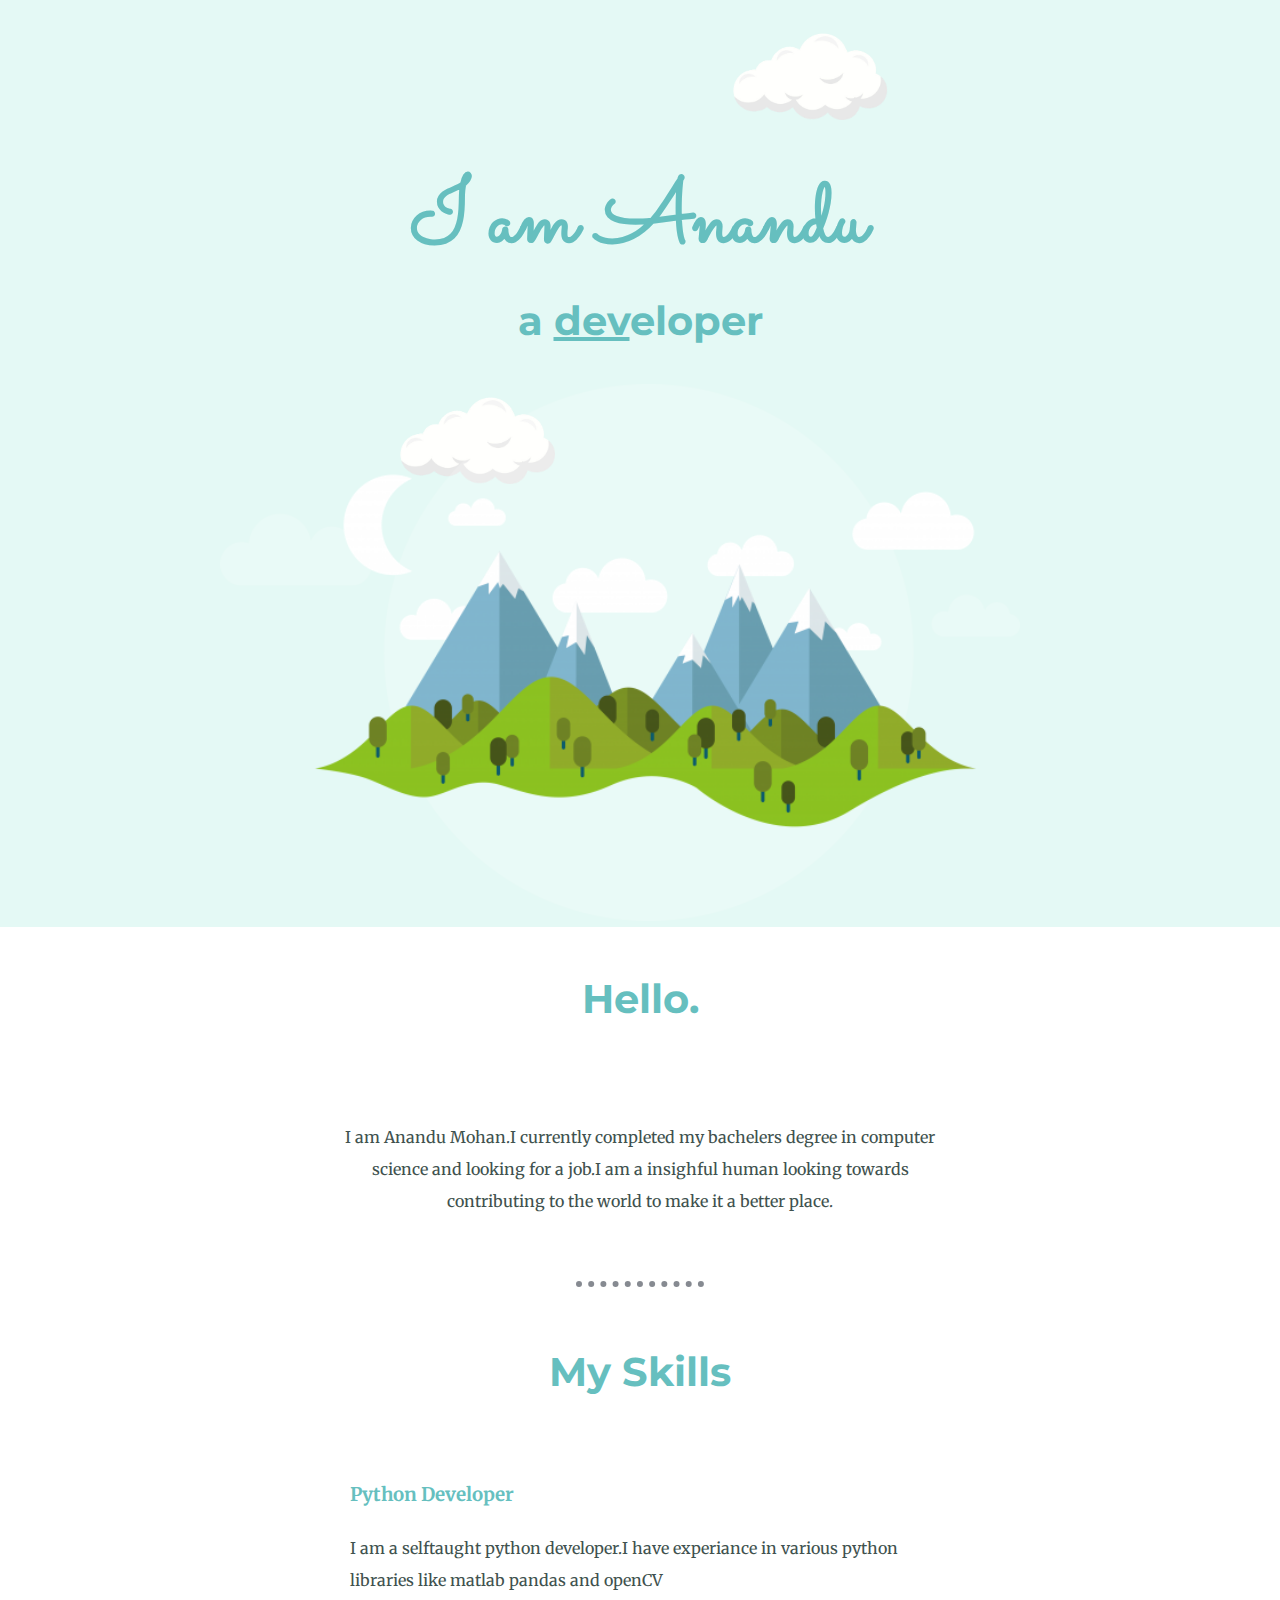
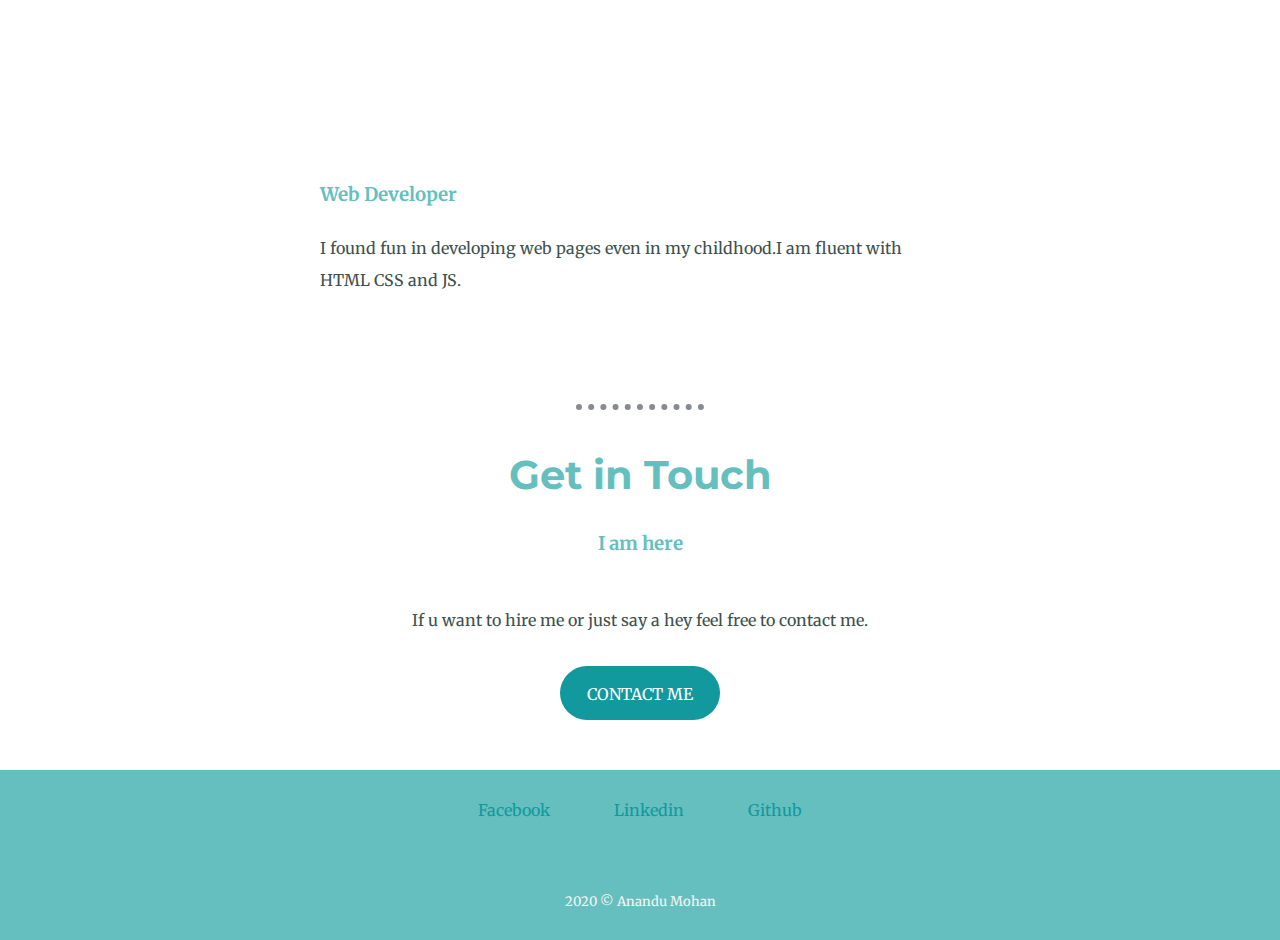
==== index.html @ ee014f1c "Add files via upload" ====
<!DOCTYPE html>
<html>
  <head>
    <title>My Resume</title>
    <meta charset="utf-8" />
    <meta name="desciption" content="Its me!" />
    <link rel="stylesheet" href="css/style.css"> <link rel="icon"
    href=[data-uri]>
    <link
      href="https://fonts.googleapis.com/css2?family=Merriweather&family=Montserrat&family=Sacramento&display=swap"
      rel="stylesheet"
    />
  </head>
  <body>
    <div class="nc"></div>

    <div class="box">
      <img class="cloud top-cloud" src="images/cloud.png" />
      <h1>I am Anandu</h1>
      <h2>a <span class="dev">dev</span>eloper</h2>

      <img class="cloud bottom-cloud" src="images/cloud.png" />
      <img class="mountain" src="images/mountain.png" />
    </div>

    <div class="middle-container">

      <div class="profile">
        <br>
        <h2>Hello.</h2>
        <img
          src="https://www.flaticon.com/svg/static/icons/svg/1803/1803671.svg"
          alt=""
          class="dpic"
        />
        <p>I am Anandu Mohan.I currently completed my bachelers degree in computer science and looking for a job.I am a insighful human looking towards contributing to the world to make it a better place.</p>
      </div>
      <hr>
      <div class="skills">
        <h2>My Skills</h2>
        <div class="skill1">

          <img
            src="https://www.flaticon.com/premium-icon/icons/svg/3344/3344372.svg"
            alt=""
            class="dpic spic1"
          />
          <h3>Python Developer</h3>
          <p>I am a selftaught python developer.I have experiance in various python libraries like matlab pandas and openCV</p>


        </div>
        <br>
        <div class="skill2">
          <img
            src="https://www.flaticon.com/svg/static/icons/svg/2615/2615151.svg"
            alt=""
            class="dpic spic2"
          />
          <h3>Web Developer</h3>

          <p>I found fun in developing web pages even in my childhood.I am fluent with HTML CSS and JS.</p>
        </div>
      </div>
      <br>
      <hr>
      <div class="contact-me">
        <h2>Get in Touch</h2>
        <h3>I am here</h3>
        <br>
        
        <p>If u want to hire me or just say a hey feel free to contact me.</p>
        <br>
        <a class="button" href="mailto:anandumohan.pv@gmail.com">CONTACT ME </a>
      </div>
    </div>


<br>

    <div class="bottom-container">
        <a class="links" href="https://fb.com/anandu467">Facebook</a>
        <a class="links"href="https://linkerdin.com">Linkedin</a>
        <a class="links" href="https://github.com/anandu467">Github</a>
        <p class="copy">2020 © Anandu Mohan</p>
    </div>
  </body>
</html>
---- css/style.css ----
body{
    margin: 0%;
    text-align: center;
    font-family: 'Merriweather', serif;
    color: #40514E;
}

.box{
    background-color: #e4f9f5;
    padding-top: 20px;
    line-height: 1.5;

}

h1{
    margin: 0;
    font-family: 'Sacramento', cursive;
    font-size: 90px;
    margin: 30px auto 0 auto;
    color: #66BFBF;
    font-weight: bold;
}

h2{
    font-family: 'Montserrat', sans-serif;
    font-size: 2.5rem;
    margin-top: 0;
    color:  #66BFBF;
    font-weight: bold;
}
h3{
    color:  #66BFBF;


}


.middle{
    background-color: red;
    height: 200px;
    width: 200px;


}

.bottom{
    background-color: royalblue;
    height: 200px;
    width: 200px;
}
.dev{
    text-decoration: underline;
}
.cloud{
    height: 100px;
    
}

.mountain{
    width: 800px;
    position: relative;
    right: 20px;
}
.bottom-cloud{
    position: absolute;
    left: 400px;

}
.top-cloud{
    position: relative;
    left: 180px;
    
}
.dpic{
    height: 200px; 


}

.spic1{
    float: left;
    margin-right: 30px; 


}

.spic2{
    float: right;
    margin-left: 30px; 
}
.skill1,.skill2{
    width: 50%;
    margin: 80px auto;
    text-align: left;
    line-height: 2;
}
.profile{
    width: 600px;
    margin:auto;
    line-height: 2;
    padding-bottom: 40px;
}
.skills{
    padding-top:50px;
    
}

hr{
    color:#686d76;
    height: 2px;
    width: 10%;
    border-style:dotted none none;
    border-width: 6px;
    opacity: 0.8;
}

.bottom-container{
    padding-top: 30px;
    background-color: #66BFBF;
    height: 140px;
}

a.links{
    color: #11999E;
    padding:30px;
    text-decoration: none;



}
a.links:hover{
    color: whitesmoke;
}
a.button{
    color: #11999E;
    display: inline-block;
    background-color: #11999E;
    width: 160px;
    height: 36px;
    text-align: center;
    margin: auto;
    color: white;
    padding-top: 18px;
    border-radius: 60px;
    text-decoration: none;

}
.copy{
    color:whitesmoke;
    padding-top: 60px;
    font-size: small;
}

.contact-me{
    padding-bottom: 30px;
    padding-top: 30px;

}
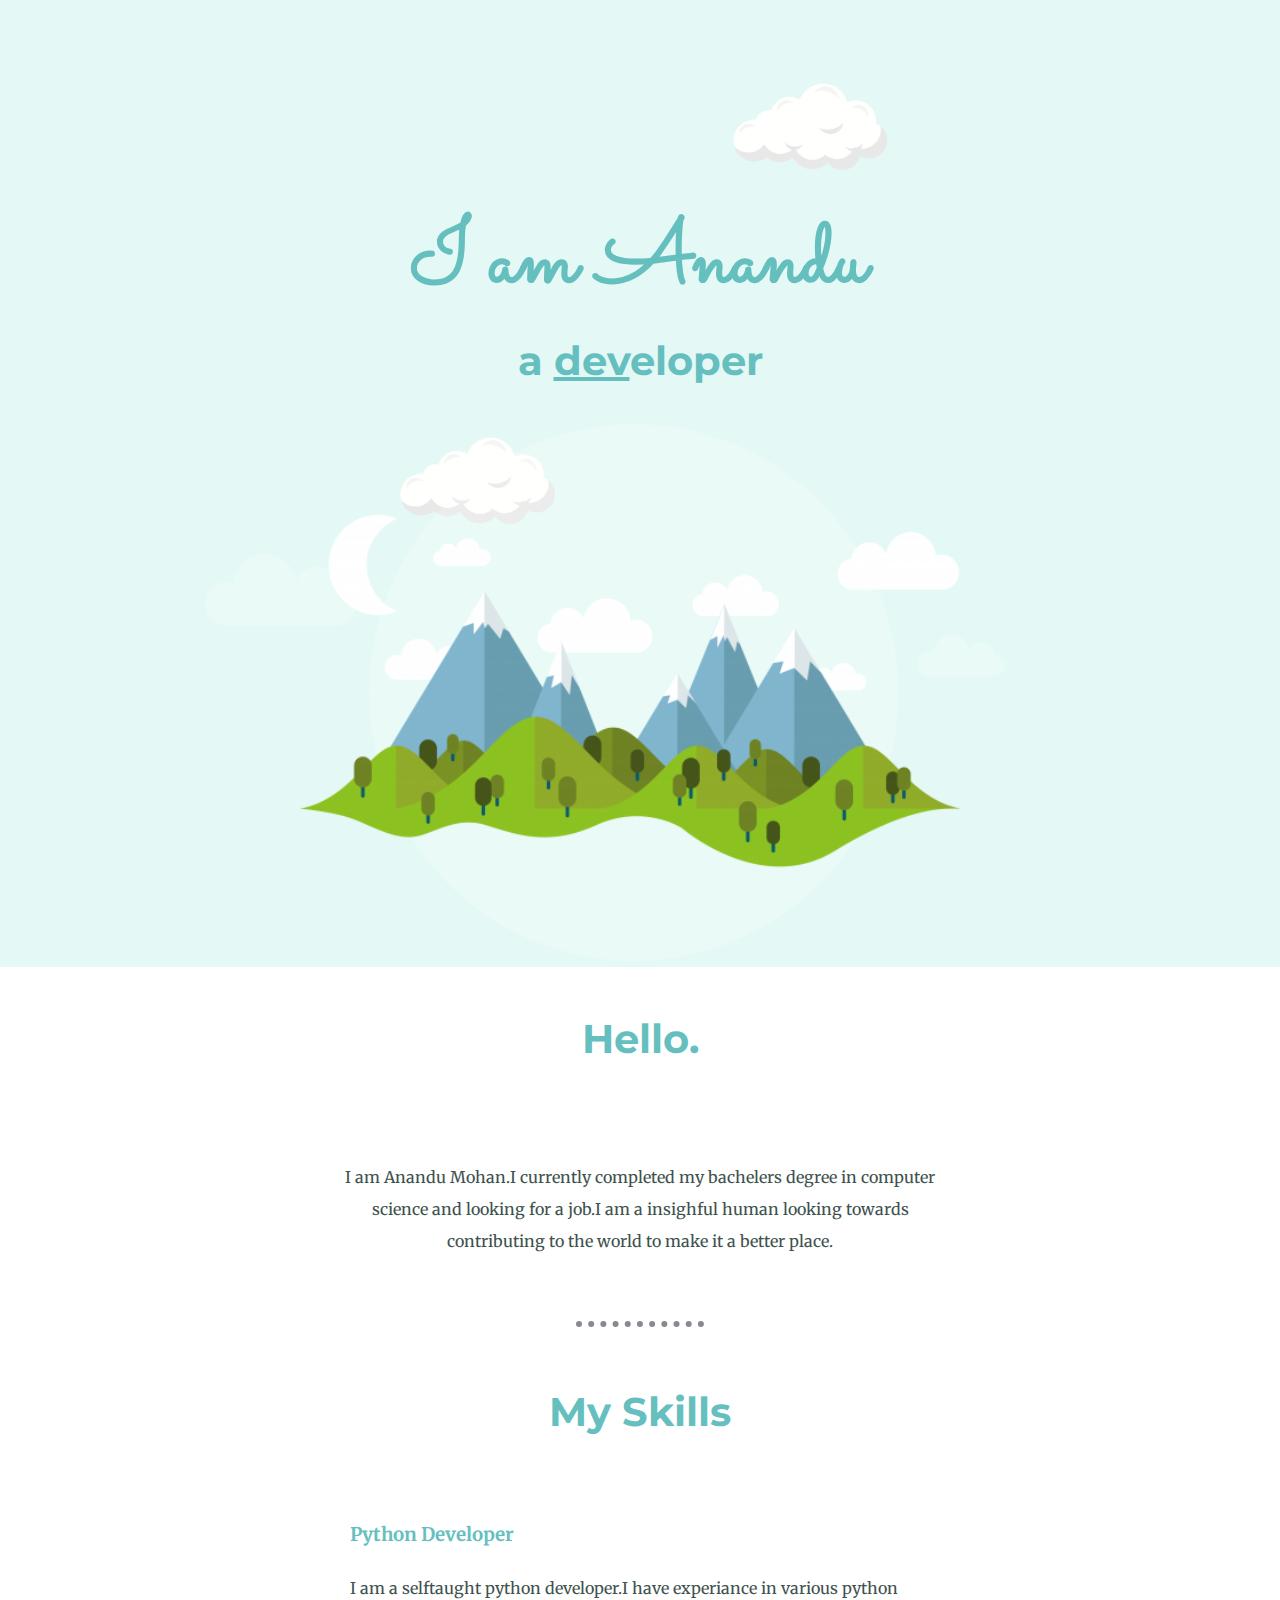
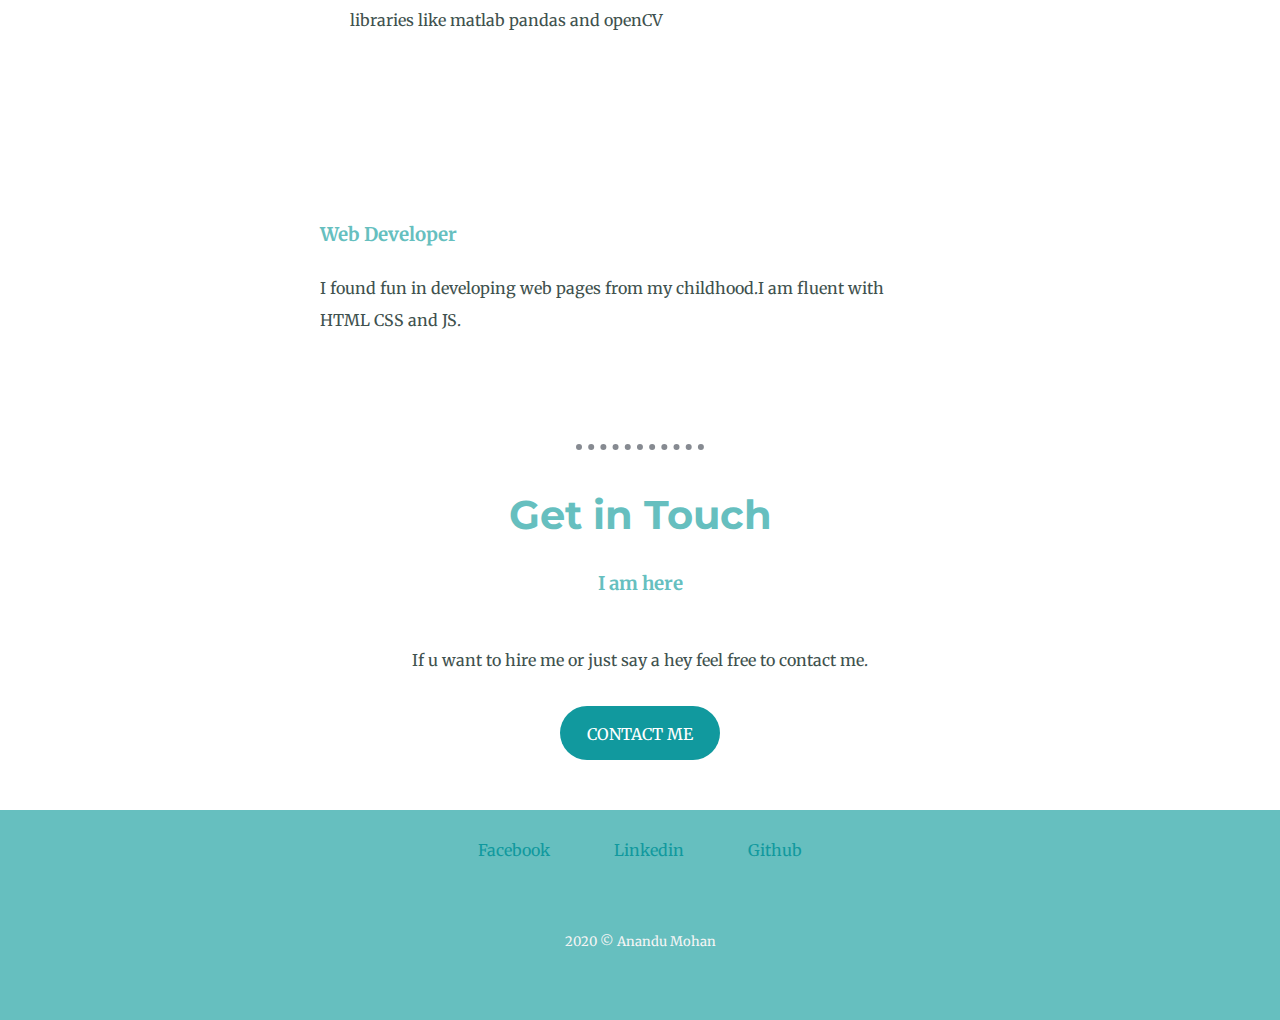
==== commit e3d572cb: "Update index.html" ====
--- a/index.html
+++ b/index.html
@@ -59,7 +59,7 @@
           />
           <h3>Web Developer</h3>
 
-          <p>I found fun in developing web pages even in my childhood.I am fluent with HTML CSS and JS.</p>
+          <p>I found fun in developing web pages from my childhood.I am fluent with HTML CSS and JS.</p>
         </div>
       </div>
       <br>
--- a/css/style.css
+++ b/css/style.css
@@ -1,158 +1,133 @@
-body{
-    margin: 0%;
-    text-align: center;
-    font-family: 'Merriweather', serif;
-    color: #40514E;
+body {
+  margin: 0%;
+  text-align: center;
+  font-family: "Merriweather", serif;
+  color: #40514e;
 }
 
-.box{
-    background-color: #e4f9f5;
-    padding-top: 20px;
-    line-height: 1.5;
-
+.box {
+  background-color: #e4f9f5;
+  padding-top: 60px;
+  line-height: 1.5;
 }
 
-h1{
-    margin: 0;
-    font-family: 'Sacramento', cursive;
-    font-size: 90px;
-    margin: 30px auto 0 auto;
-    color: #66BFBF;
-    font-weight: bold;
+h1 {
+  margin: 0;
+  font-family: "Sacramento", cursive;
+  font-size: 90px;
+  margin: 30px auto 0 auto;
+  color: #66bfbf;
+  font-weight: bold;
 }
 
-h2{
-    font-family: 'Montserrat', sans-serif;
-    font-size: 2.5rem;
-    margin-top: 0;
-    color:  #66BFBF;
-    font-weight: bold;
+h2 {
+  font-family: "Montserrat", sans-serif;
+  font-size: 2.5rem;
+  margin-top: 0;
+  color: #66bfbf;
+  font-weight: bold;
 }
-h3{
-    color:  #66BFBF;
-
-
+h3 {
+  color: #66bfbf;
 }
 
-
-.middle{
-    background-color: red;
-    height: 200px;
-    width: 200px;
-
-
+.dev {
+  text-decoration: underline;
+}
+.cloud {
+  height: 100px;
 }
 
-.bottom{
-    background-color: royalblue;
-    height: 200px;
-    width: 200px;
+.mountain {
+  width: 800px;
+  position: relative;
+  right: 35px;
 }
-.dev{
-    text-decoration: underline;
+.bottom-cloud {
+  position: absolute;
+  left: 400px;
 }
-.cloud{
-    height: 100px;
-    
+.top-cloud {
+  position: relative;
+  left: 180px;
+  top: 10px;
+}
+.dpic {
+  height: 200px;
 }
 
-.mountain{
-    width: 800px;
-    position: relative;
-    right: 20px;
-}
-.bottom-cloud{
-    position: absolute;
-    left: 400px;
-
-}
-.top-cloud{
-    position: relative;
-    left: 180px;
-    
-}
-.dpic{
-    height: 200px; 
-
-
+.spic1 {
+  float: left;
+  margin-right: 30px;
 }
 
-.spic1{
-    float: left;
-    margin-right: 30px; 
-
-
+.spic2 {
+  float: right;
+  margin-left: 30px;
+}
+.skill1,
+.skill2 {
+  width: 50%;
+  margin: 80px auto;
+  text-align: left;
+  line-height: 2;
+}
+.profile {
+  width: 600px;
+  margin: auto;
+  line-height: 2;
+  padding-bottom: 40px;
+}
+.skills {
+  padding-top: 50px;
 }
 
-.spic2{
-    float: right;
-    margin-left: 30px; 
-}
-.skill1,.skill2{
-    width: 50%;
-    margin: 80px auto;
-    text-align: left;
-    line-height: 2;
-}
-.profile{
-    width: 600px;
-    margin:auto;
-    line-height: 2;
-    padding-bottom: 40px;
-}
-.skills{
-    padding-top:50px;
-    
+hr {
+  color: #686d76;
+  height: 2px;
+  width: 10%;
+  border-style: dotted none none;
+  border-width: 6px;
+  opacity: 0.8;
 }
 
-hr{
-    color:#686d76;
-    height: 2px;
-    width: 10%;
-    border-style:dotted none none;
-    border-width: 6px;
-    opacity: 0.8;
+.bottom-container {
+  padding-top: 30px;
+  background-color: #66bfbf;
+  height: 180px;
 }
 
-.bottom-container{
-    padding-top: 30px;
-    background-color: #66BFBF;
-    height: 140px;
+a.links {
+  color: #11999e;
+  padding: 30px;
+  text-decoration: none;
+}
+a.links:hover {
+  color: whitesmoke;
+}
+a.button {
+  color: #11999e;
+  display: inline-block;
+  background-color: #11999e;
+  width: 160px;
+  height: 36px;
+  text-align: center;
+  margin: auto;
+  color: white;
+  padding-top: 18px;
+  border-radius: 60px;
+  text-decoration: none;
+}
+.copy {
+  color: whitesmoke;
+  padding-top: 60px;
+  font-size: small;
+  margin-bottom: 0;
 }
 
-a.links{
-    color: #11999E;
-    padding:30px;
-    text-decoration: none;
-
-
-
+.contact-me {
+  padding-bottom: 30px;
+  padding-top: 30px;
+  width: 500px;
+  margin: auto;
 }
-a.links:hover{
-    color: whitesmoke;
-}
-a.button{
-    color: #11999E;
-    display: inline-block;
-    background-color: #11999E;
-    width: 160px;
-    height: 36px;
-    text-align: center;
-    margin: auto;
-    color: white;
-    padding-top: 18px;
-    border-radius: 60px;
-    text-decoration: none;
-
-}
-.copy{
-    color:whitesmoke;
-    padding-top: 60px;
-    font-size: small;
-}
-
-.contact-me{
-    padding-bottom: 30px;
-    padding-top: 30px;
-
-}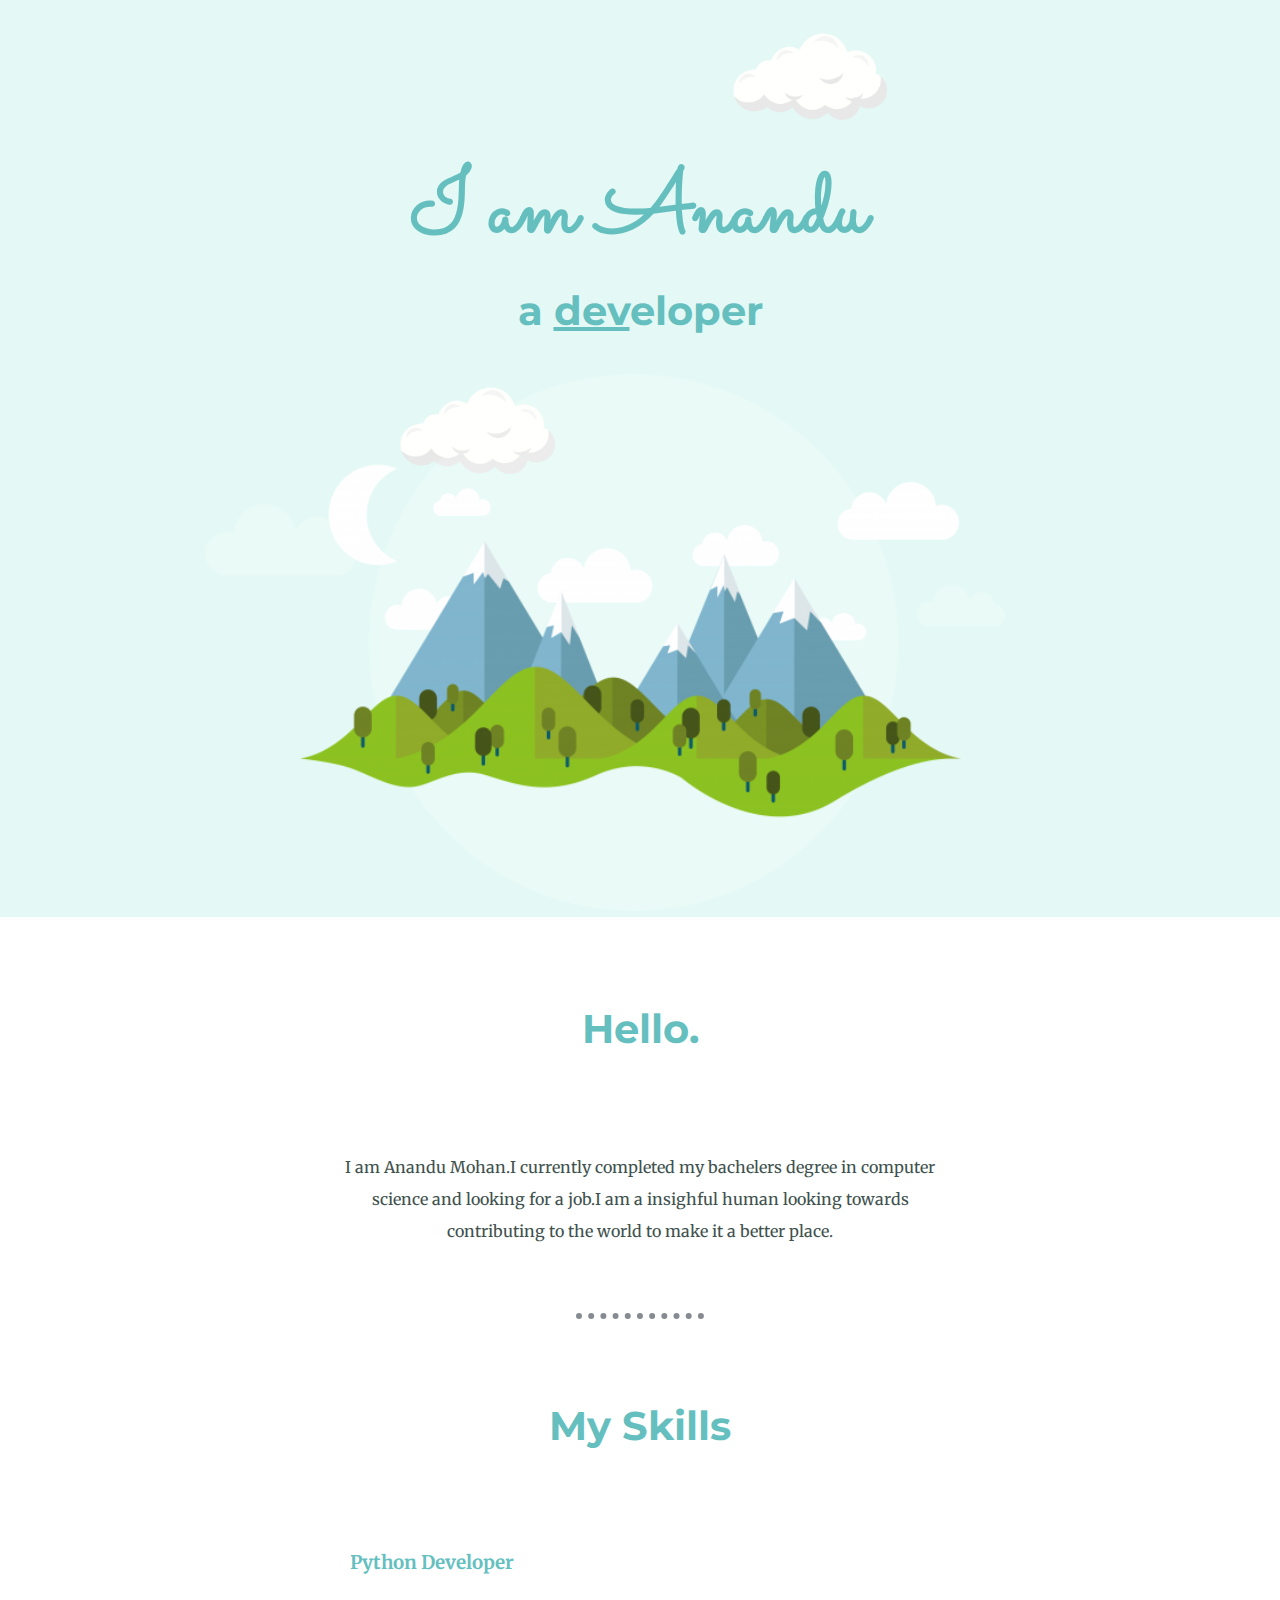
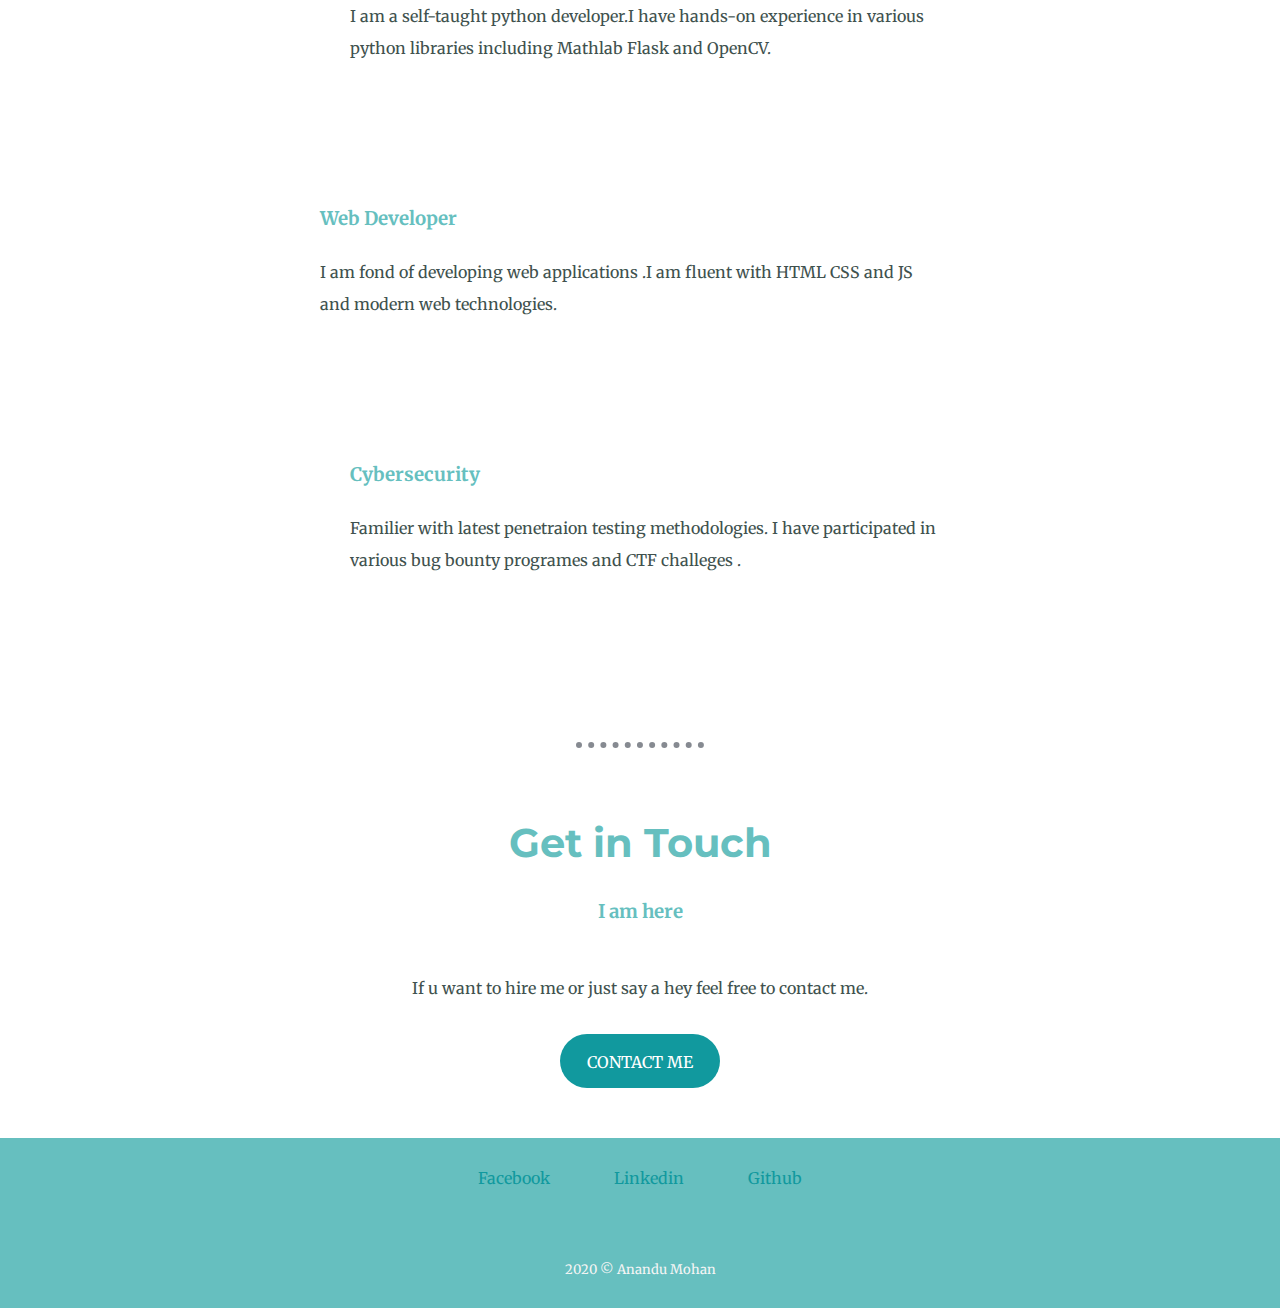
==== commit 05f351fb: "Add files via upload" ====
--- a/index.html
+++ b/index.html
@@ -4,7 +4,9 @@
     <title>My Resume</title>
     <meta charset="utf-8" />
     <meta name="desciption" content="Its me!" />
-    <link rel="stylesheet" href="css/style.css"> <link rel="icon"
+
+    <link rel="stylesheet" href="css/style.css" />
+    <link rel="icon"
     href=[data-uri]>
     <link
       href="https://fonts.googleapis.com/css2?family=Merriweather&family=Montserrat&family=Sacramento&display=swap"
@@ -12,7 +14,6 @@
     />
   </head>
   <body>
-    <div class="nc"></div>
 
     <div class="box">
       <img class="cloud top-cloud" src="images/cloud.png" />
@@ -24,33 +25,37 @@
     </div>
 
     <div class="middle-container">
-
       <div class="profile">
-        <br>
+        <br />
         <h2>Hello.</h2>
         <img
           src="https://www.flaticon.com/svg/static/icons/svg/1803/1803671.svg"
           alt=""
           class="dpic"
         />
-        <p>I am Anandu Mohan.I currently completed my bachelers degree in computer science and looking for a job.I am a insighful human looking towards contributing to the world to make it a better place.</p>
+        <p>
+          I am Anandu Mohan.I currently completed my bachelers degree in
+          computer science and looking for a job.I am a insighful human looking
+          towards contributing to the world to make it a better place.
+        </p>
       </div>
-      <hr>
+      <hr />
       <div class="skills">
         <h2>My Skills</h2>
+        <div class="skill-height"></div>
         <div class="skill1">
-
           <img
             src="https://www.flaticon.com/premium-icon/icons/svg/3344/3344372.svg"
             alt=""
             class="dpic spic1"
           />
           <h3>Python Developer</h3>
-          <p>I am a selftaught python developer.I have experiance in various python libraries like matlab pandas and openCV</p>
+          <p>
+            I am a self-taught python developer.I have hands-on experience in various
+            python libraries including Mathlab  Flask and OpenCV.
+          </p>
+        </div>
 
-
-        </div>
-        <br>
         <div class="skill2">
           <img
             src="https://www.flaticon.com/svg/static/icons/svg/2615/2615151.svg"
@@ -59,30 +64,48 @@
           />
           <h3>Web Developer</h3>
 
-          <p>I found fun in developing web pages from my childhood.I am fluent with HTML CSS and JS.</p>
+          <p>
+            I am fond of developing web applications .I am fluent
+            with HTML CSS and JS and modern web technologies.
+          </p>
+
+        </div>
+        <div class="skill1">
+          <img
+            src="https://www.flaticon.com/svg/static/icons/svg/2092/2092757.svg"
+            alt=""
+            class="dpic spic1"
+          />
+          <h3>Cybersecurity</h3>
+
+          <p>
+            Familier with latest penetraion testing methodologies.
+          I have participated in various bug bounty programes and CTF challeges .
+          </p>
+
         </div>
       </div>
-      <br>
-      <hr>
+      <br />
+      <hr />
       <div class="contact-me">
         <h2>Get in Touch</h2>
+        
         <h3>I am here</h3>
-        <br>
-        
+        <br />
+
         <p>If u want to hire me or just say a hey feel free to contact me.</p>
-        <br>
+        <br />
         <a class="button" href="mailto:anandumohan.pv@gmail.com">CONTACT ME </a>
       </div>
     </div>
 
-
-<br>
+    <br />
 
     <div class="bottom-container">
-        <a class="links" href="https://fb.com/anandu467">Facebook</a>
-        <a class="links"href="https://linkerdin.com">Linkedin</a>
-        <a class="links" href="https://github.com/anandu467">Github</a>
-        <p class="copy">2020 © Anandu Mohan</p>
+      <a class="links" href="https://fb.com/anandu467">Facebook</a>
+      <a class="links" href="https://linkerdin.com">Linkedin</a>
+      <a class="links" href="https://github.com/anandu467">Github</a>
+      <p class="copy">2020 © Anandu Mohan</p>
     </div>
   </body>
 </html>
--- a/css/style.css
+++ b/css/style.css
@@ -7,7 +7,7 @@
 
 .box {
   background-color: #e4f9f5;
-  padding-top: 60px;
+  padding-top: 10px;
   line-height: 1.5;
 }
 
@@ -26,6 +26,7 @@
   margin-top: 0;
   color: #66bfbf;
   font-weight: bold;
+
 }
 h3 {
   color: #66bfbf;
@@ -68,18 +69,21 @@
 .skill1,
 .skill2 {
   width: 50%;
-  margin: 80px auto;
+  margin: 60px auto;
   text-align: left;
   line-height: 2;
+  padding-bottom: 60px;
 }
 .profile {
   width: 600px;
   margin: auto;
   line-height: 2;
   padding-bottom: 40px;
+  margin-top: 40px;
 }
 .skills {
-  padding-top: 50px;
+
+  margin-top: 80px;
 }
 
 hr {
@@ -89,12 +93,13 @@
   border-style: dotted none none;
   border-width: 6px;
   opacity: 0.8;
+  margin-top: 10px;
 }
 
 .bottom-container {
   padding-top: 30px;
   background-color: #66bfbf;
-  height: 180px;
+  height: 140px;
 }
 
 a.links {
@@ -127,7 +132,20 @@
 
 .contact-me {
   padding-bottom: 30px;
-  padding-top: 30px;
+  padding-top: 60px;
   width: 500px;
   margin: auto;
 }
+
+.nav {
+  position: fixed;
+  height: 40px;
+  background-color: #66bfbf;
+
+  z-index: 100;
+  width: 100%;
+  text-align: right;
+}
+.skill-height{
+  height: 1px;
+}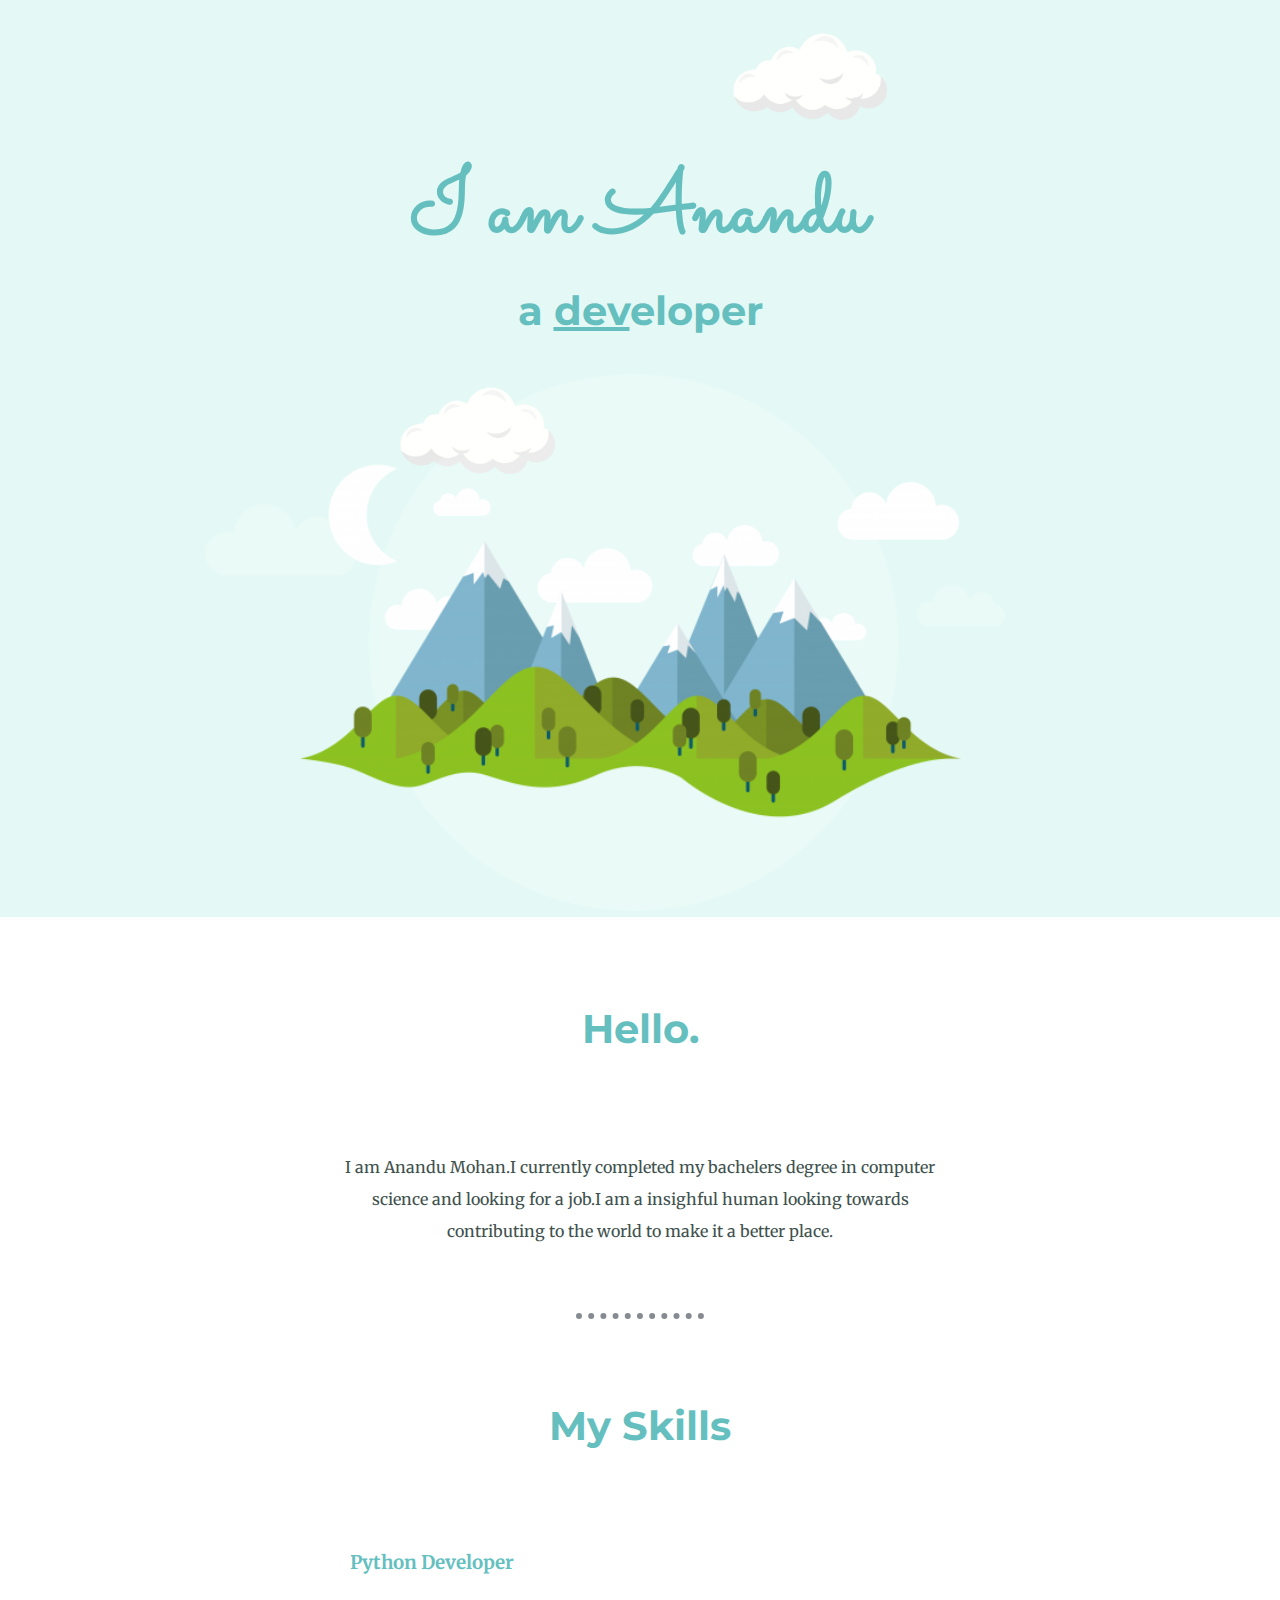
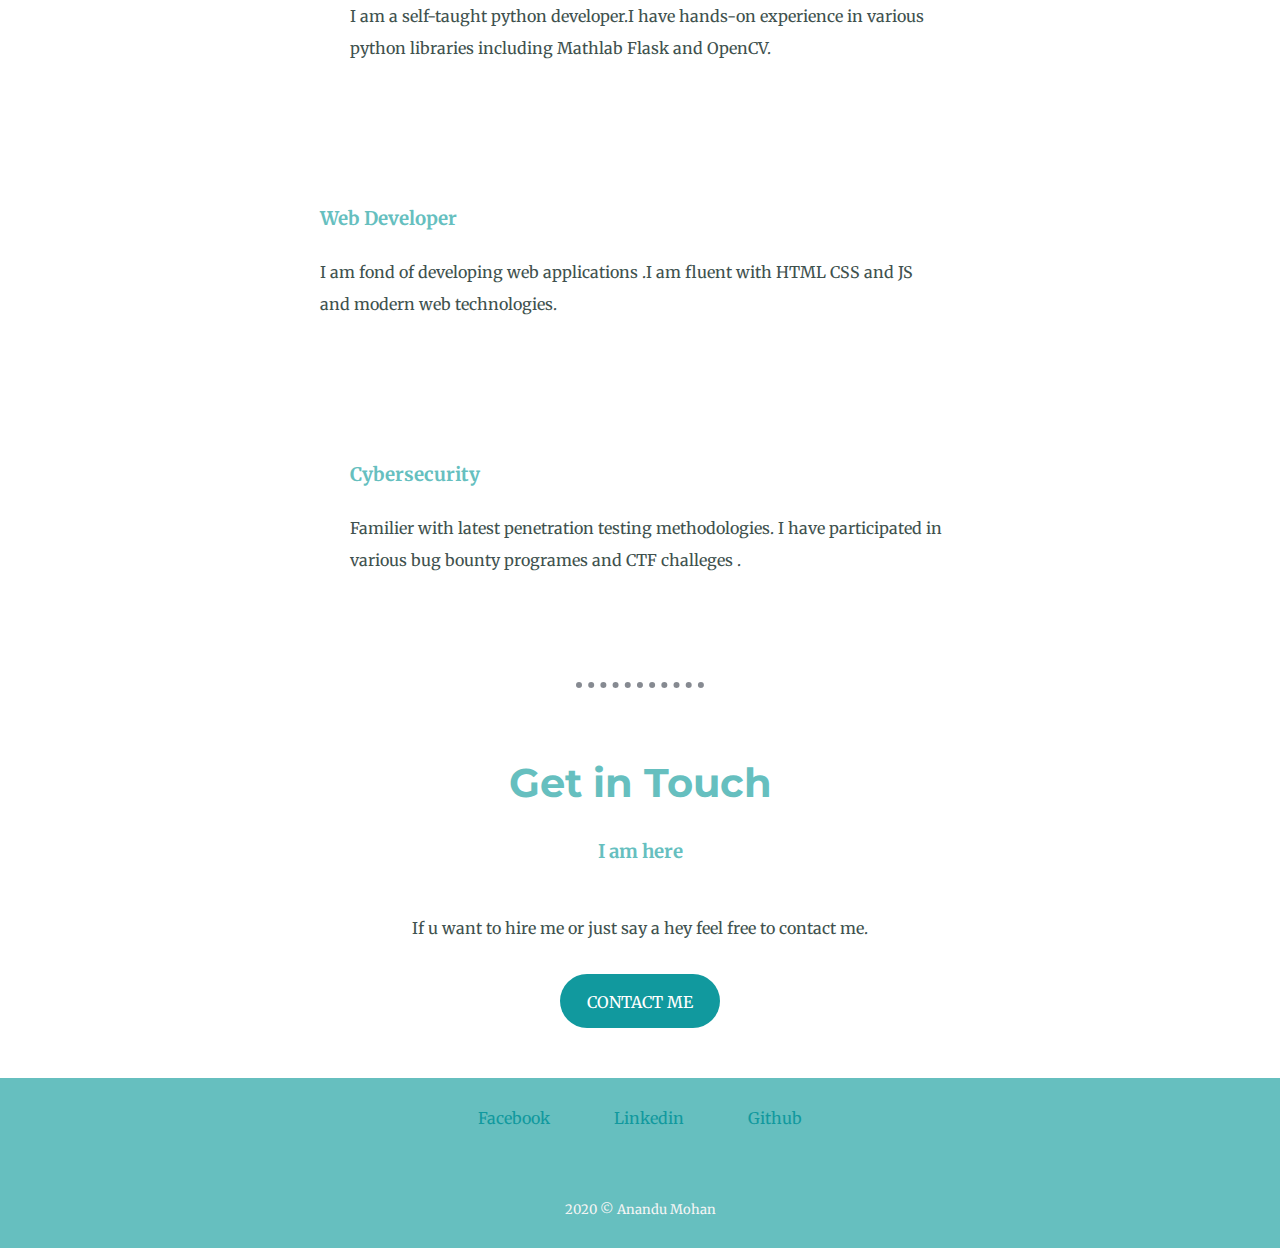
==== commit 2dbf33ff: "Update index.html" ====
--- a/index.html
+++ b/index.html
@@ -79,7 +79,7 @@
           <h3>Cybersecurity</h3>
 
           <p>
-            Familier with latest penetraion testing methodologies.
+            Familier with latest penetration testing methodologies.
           I have participated in various bug bounty programes and CTF challeges .
           </p>
 
@@ -103,7 +103,7 @@
 
     <div class="bottom-container">
       <a class="links" href="https://fb.com/anandu467">Facebook</a>
-      <a class="links" href="https://linkerdin.com">Linkedin</a>
+      <a class="links" href="https://www.linkedin.com/in/anandu-mohan-69b30b13a/">Linkedin</a>
       <a class="links" href="https://github.com/anandu467">Github</a>
       <p class="copy">2020 © Anandu Mohan</p>
     </div>
--- a/css/style.css
+++ b/css/style.css
@@ -69,7 +69,7 @@
 .skill1,
 .skill2 {
   width: 50%;
-  margin: 60px auto;
+  margin: 60px auto 0 auto;
   text-align: left;
   line-height: 2;
   padding-bottom: 60px;
@@ -148,4 +148,4 @@
 }
 .skill-height{
   height: 1px;
-}+}
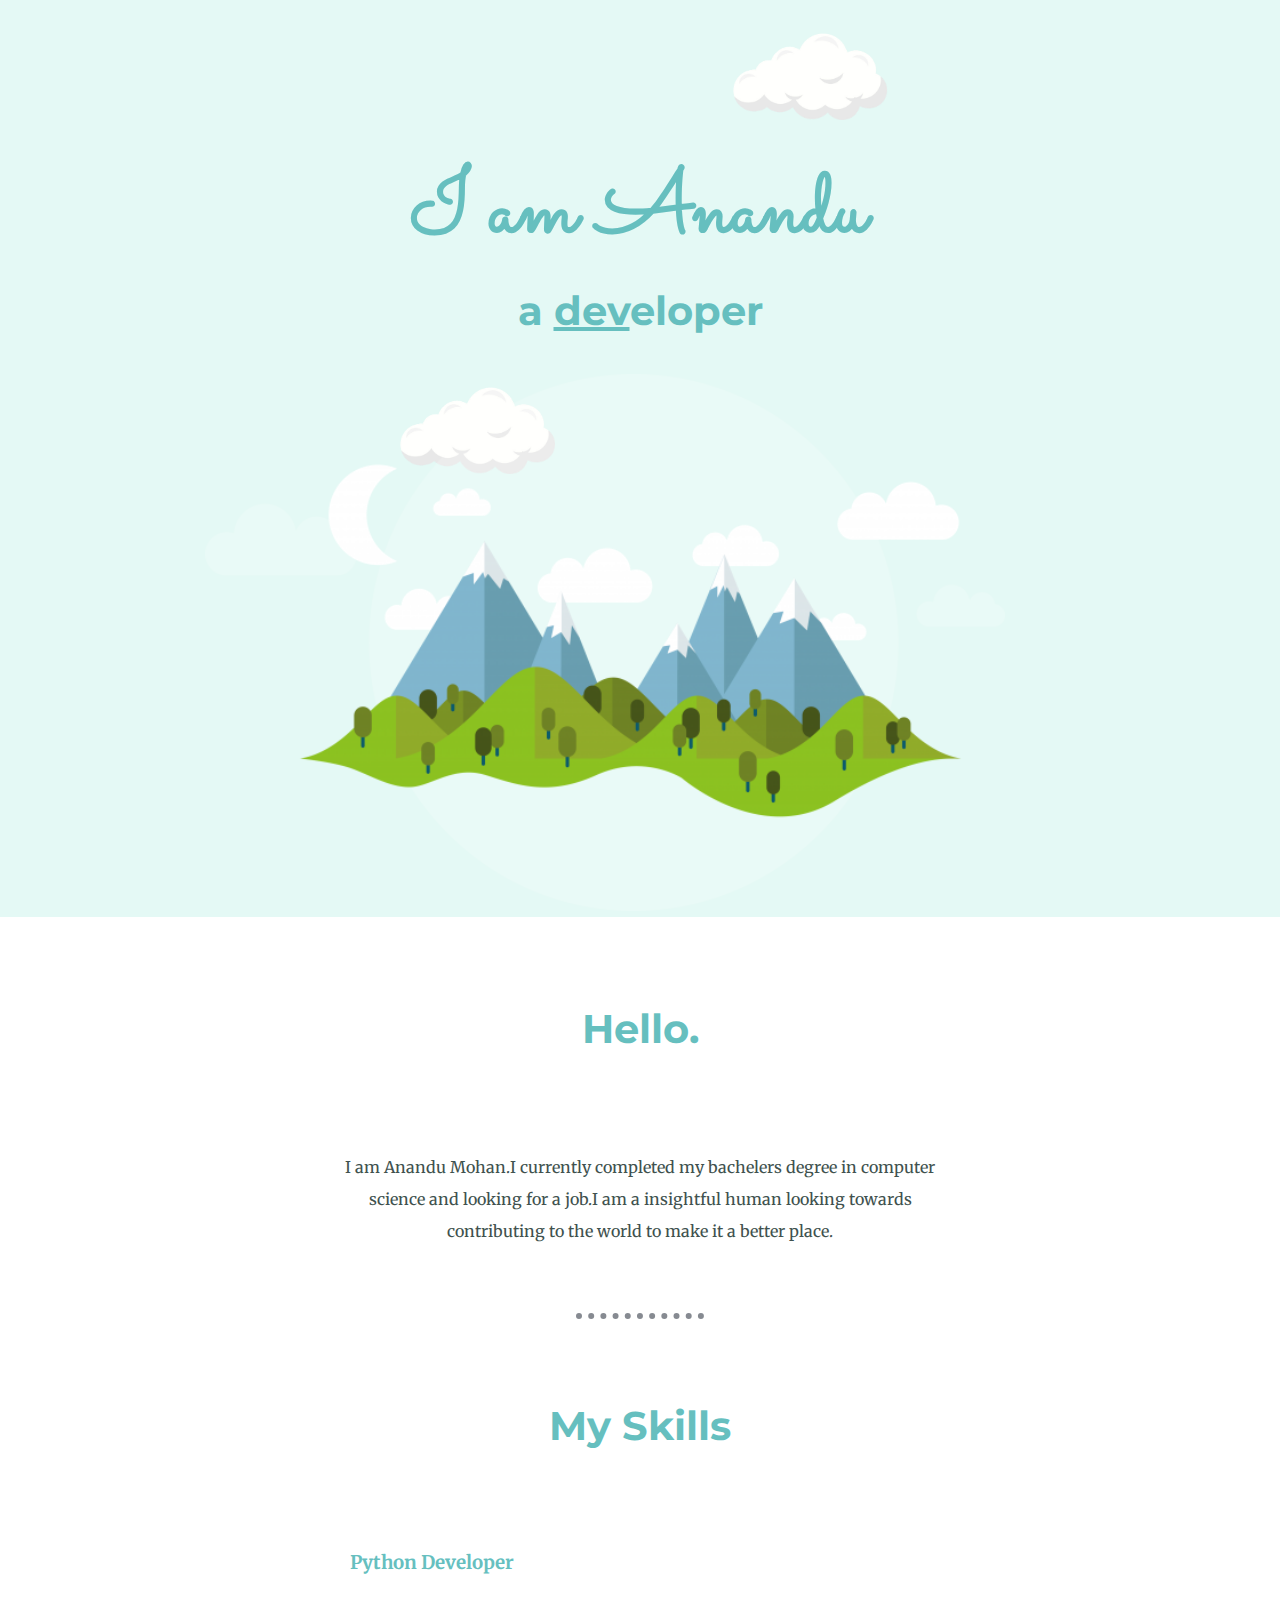
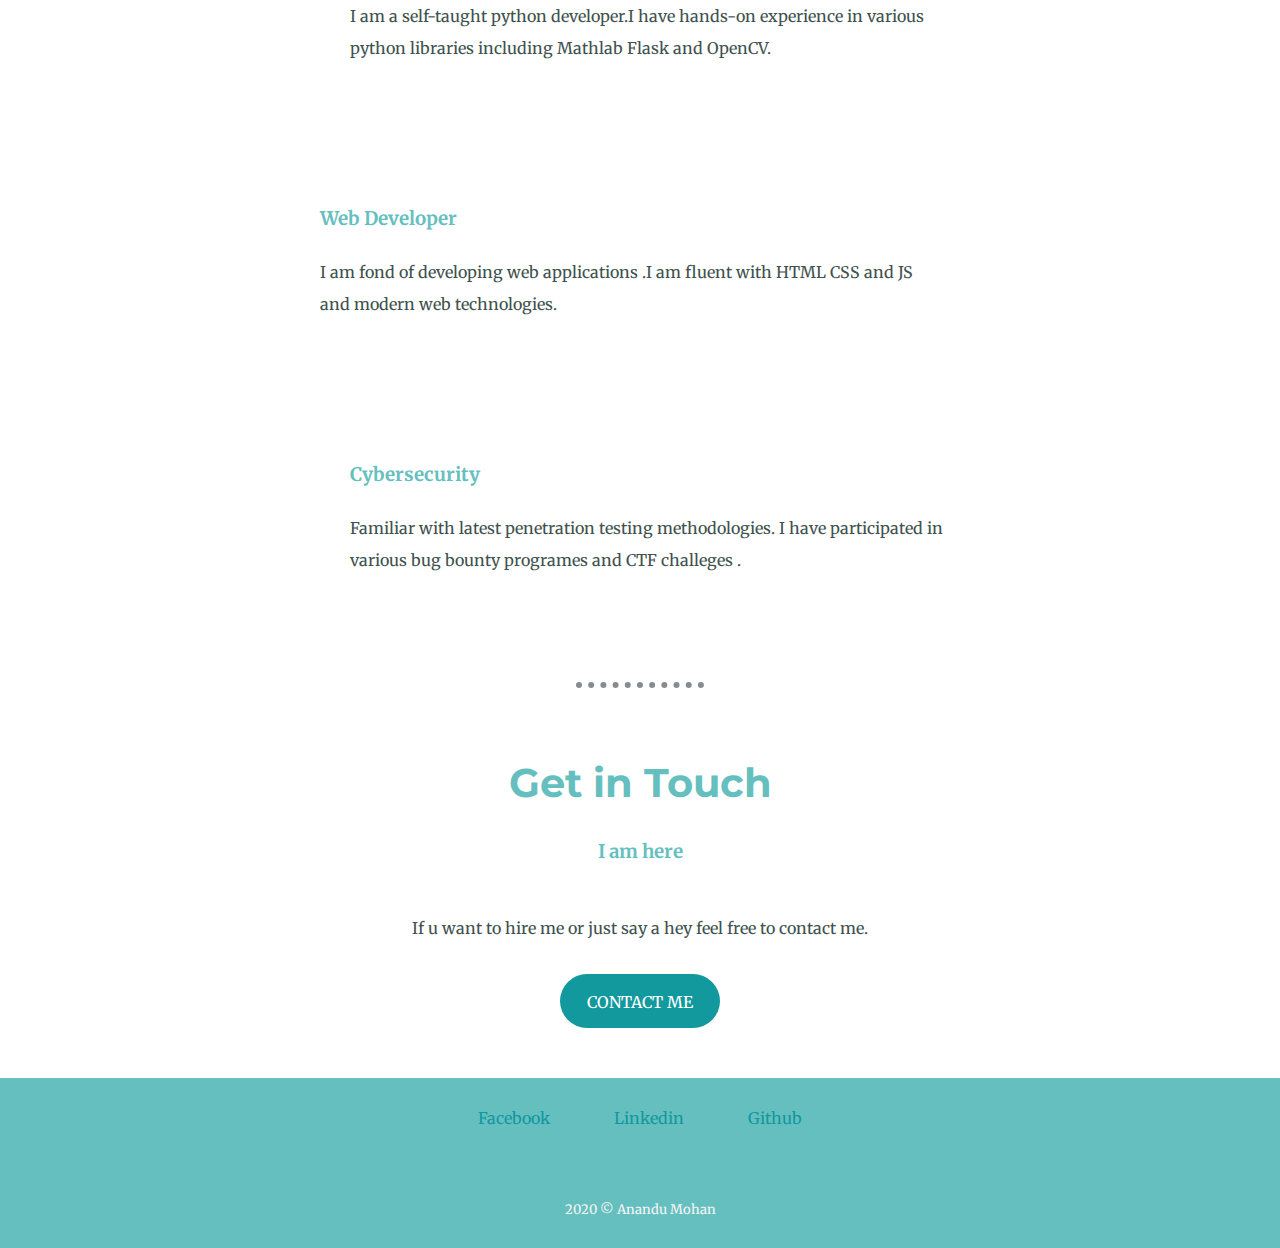
==== commit 6ac21dfa: "Update index.html" ====
--- a/index.html
+++ b/index.html
@@ -35,7 +35,7 @@
         />
         <p>
           I am Anandu Mohan.I currently completed my bachelers degree in
-          computer science and looking for a job.I am a insighful human looking
+          computer science and looking for a job.I am a insightful human looking
           towards contributing to the world to make it a better place.
         </p>
       </div>
@@ -52,7 +52,7 @@
           <h3>Python Developer</h3>
           <p>
             I am a self-taught python developer.I have hands-on experience in various
-            python libraries including Mathlab  Flask and OpenCV.
+            python libraries including Mathlab Flask and OpenCV.
           </p>
         </div>
 
@@ -79,7 +79,7 @@
           <h3>Cybersecurity</h3>
 
           <p>
-            Familier with latest penetration testing methodologies.
+            Familiar with latest penetration testing methodologies.
           I have participated in various bug bounty programes and CTF challeges .
           </p>
 
